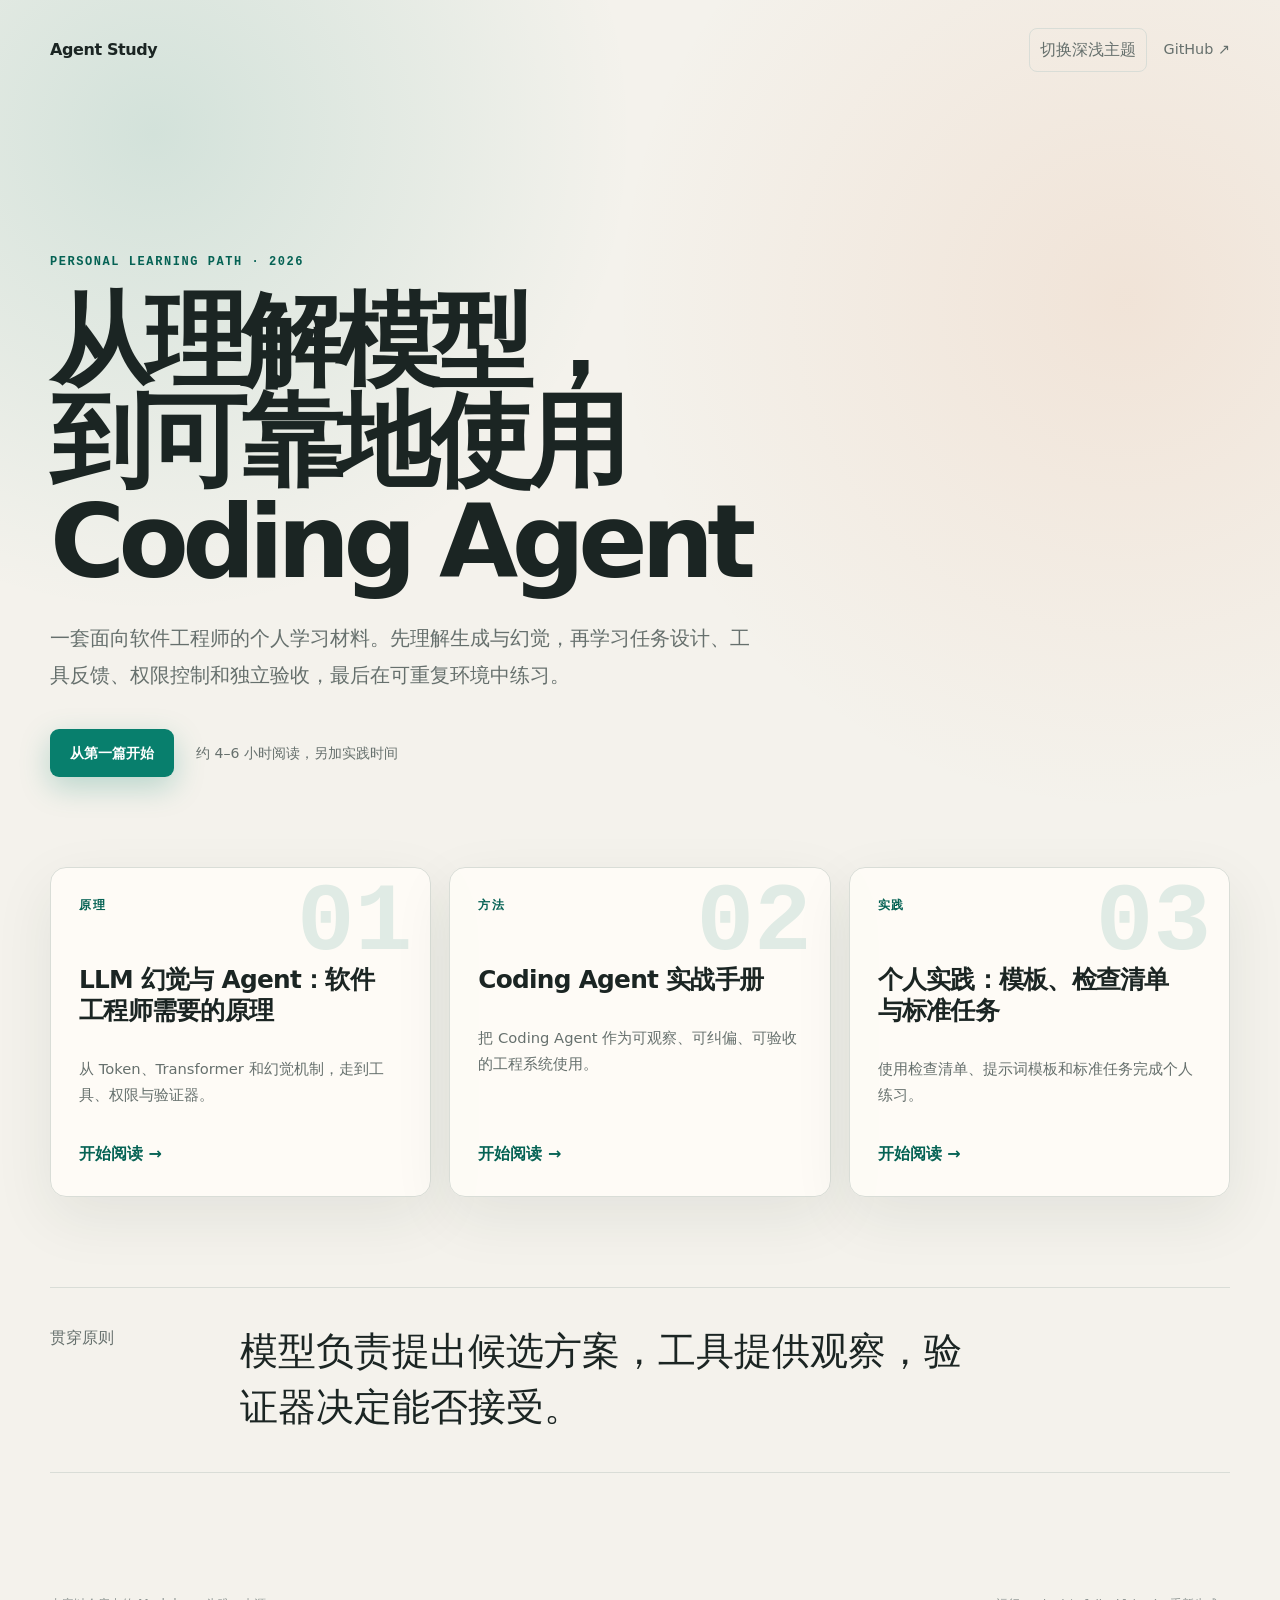
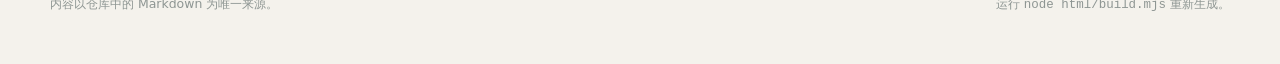
==== html/index.html @ 304ca3be "Restructure foundations and add HTML docs site" ====
<!doctype html>
<html lang="zh-CN">
<head>
  <meta charset="utf-8">
  <meta name="viewport" content="width=device-width, initial-scale=1">
  <meta name="description" content="从 LLM 原理到 Coding Agent 实践的个人学习手册。">
  <title>Agent Study · 个人学习手册</title>
  <link rel="stylesheet" href="assets/style.css?v=20260726-1">
  <script defer src="assets/app.js?v=20260726-1"></script>
</head>
<body class="home-page">
  <header class="home-header">
    <a class="brand compact" href="index.html">Agent Study</a>
    <div>
      <button class="theme-button theme-toggle" type="button">切换深浅主题</button>
      <a class="github-link" href="https://github.com/jjdak/agentStudy" target="_blank" rel="noreferrer">GitHub ↗</a>
    </div>
  </header>
  <main class="home-main">
    <section class="hero">
      <p class="hero-kicker">PERSONAL LEARNING PATH · 2026</p>
      <h1>从理解模型，<br>到可靠地使用 Coding Agent</h1>
      <p class="hero-lead">一套面向软件工程师的个人学习材料。先理解生成与幻觉，再学习任务设计、工具反馈、权限控制和独立验收，最后在可重复环境中练习。</p>
      <div class="hero-actions">
        <a class="primary-button" href="01_foundations.html">从第一篇开始</a>
        <span>约 4–6 小时阅读，另加实践时间</span>
      </div>
    </section>
    <section class="learning-path" aria-label="学习路径">
      <a class="home-card" href="01_foundations.html">
      <span class="card-index">01</span>
      <span class="card-eyebrow">原理</span>
      <h2>LLM 幻觉与 Agent：软件工程师需要的原理</h2>
      <p>从 Token、Transformer 和幻觉机制，走到工具、权限与验证器。</p>
      <span class="card-action">开始阅读 →</span>
    </a>
<a class="home-card" href="02_coding_agent_playbook.html">
      <span class="card-index">02</span>
      <span class="card-eyebrow">方法</span>
      <h2>Coding Agent 实战手册</h2>
      <p>把 Coding Agent 作为可观察、可纠偏、可验收的工程系统使用。</p>
      <span class="card-action">开始阅读 →</span>
    </a>
<a class="home-card" href="03_personal_practice.html">
      <span class="card-index">03</span>
      <span class="card-eyebrow">实践</span>
      <h2>个人实践：模板、检查清单与标准任务</h2>
      <p>使用检查清单、提示词模板和标准任务完成个人练习。</p>
      <span class="card-action">开始阅读 →</span>
    </a>
    </section>
    <section class="principle-strip">
      <p>贯穿原则</p>
      <strong>模型负责提出候选方案，工具提供观察，验证器决定能否接受。</strong>
    </section>
  </main>
  <footer class="home-footer">
    <span>内容以仓库中的 Markdown 为唯一来源。</span>
    <span>运行 <code>node html/build.mjs</code> 重新生成。</span>
  </footer>
</body>
</html>
---- html/assets/style.css ----
:root {
  color-scheme: light;
  --bg: #f4f2ec;
  --surface: #fffdf8;
  --surface-strong: #ffffff;
  --text: #1b2523;
  --muted: #66706d;
  --faint: #8e9693;
  --line: #d9ddd7;
  --line-strong: #bdc8c2;
  --accent: #087f6d;
  --accent-dark: #056254;
  --accent-soft: #dceee8;
  --warm: #d97941;
  --code-bg: #17211f;
  --code-text: #e8efec;
  --shadow: 0 20px 60px rgba(28, 45, 41, 0.08);
  --sidebar-width: 280px;
  --toc-width: 250px;
  --content-width: 800px;
  font-family:
    Inter, "SF Pro Text", "PingFang SC", "Noto Sans CJK SC", "Microsoft YaHei",
    system-ui, sans-serif;
}

:root[data-theme="dark"] {
  color-scheme: dark;
  --bg: #101715;
  --surface: #151e1b;
  --surface-strong: #1a2521;
  --text: #e9eeeb;
  --muted: #a7b2ad;
  --faint: #7e8b86;
  --line: #2b3934;
  --line-strong: #40534b;
  --accent: #54c5ad;
  --accent-dark: #82dbc8;
  --accent-soft: #203b34;
  --warm: #ef9b68;
  --code-bg: #0b100f;
  --code-text: #e8efec;
  --shadow: 0 20px 60px rgba(0, 0, 0, 0.22);
}

* {
  box-sizing: border-box;
}

html {
  scroll-behavior: smooth;
}

body {
  margin: 0;
  background: var(--bg);
  color: var(--text);
  line-height: 1.75;
  -webkit-font-smoothing: antialiased;
}

a {
  color: var(--accent-dark);
  text-decoration-thickness: 1px;
  text-underline-offset: 0.2em;
}

button,
a {
  -webkit-tap-highlight-color: transparent;
}

button {
  font: inherit;
}

.reading-progress {
  position: fixed;
  inset: 0 0 auto 0;
  z-index: 100;
  height: 3px;
  background: transparent;
}

.reading-progress span {
  display: block;
  width: 0;
  height: 100%;
  background: linear-gradient(90deg, var(--accent), var(--warm));
}

.site-layout {
  display: grid;
  grid-template-columns: var(--sidebar-width) minmax(0, 1fr) var(--toc-width);
  min-height: 100vh;
}

.sidebar {
  position: sticky;
  top: 0;
  display: flex;
  flex-direction: column;
  height: 100vh;
  padding: 30px 24px 24px;
  border-right: 1px solid var(--line);
  background: color-mix(in srgb, var(--surface) 86%, transparent);
  backdrop-filter: blur(16px);
}

.brand {
  display: flex;
  gap: 12px;
  align-items: center;
  color: var(--text);
  text-decoration: none;
}

.brand-mark {
  display: grid;
  width: 38px;
  height: 38px;
  place-items: center;
  border-radius: 10px;
  background: var(--accent);
  color: #fff;
  font-family: ui-monospace, monospace;
  font-weight: 800;
}

.brand strong,
.brand small {
  display: block;
}

.brand strong {
  letter-spacing: -0.02em;
}

.brand small {
  margin-top: 2px;
  color: var(--muted);
  font-size: 0.74rem;
}

.chapter-nav {
  display: grid;
  gap: 8px;
  margin-top: 42px;
}

.chapter-link {
  display: grid;
  grid-template-columns: 30px 1fr;
  gap: 8px;
  align-items: start;
  padding: 11px 12px;
  border-radius: 10px;
  color: var(--muted);
  font-size: 0.85rem;
  line-height: 1.45;
  text-decoration: none;
}

.chapter-link:hover {
  background: var(--accent-soft);
  color: var(--text);
}

.chapter-link.is-active {
  background: var(--accent-soft);
  color: var(--accent-dark);
  font-weight: 650;
}

.chapter-number {
  color: var(--faint);
  font-family: ui-monospace, "SFMono-Regular", monospace;
  font-size: 0.72rem;
}

.sidebar-footer {
  display: grid;
  gap: 10px;
  margin-top: auto;
  color: var(--muted);
  font-size: 0.78rem;
}

.sidebar-footer a {
  color: inherit;
  text-decoration: none;
}

.theme-button {
  width: fit-content;
  padding: 7px 10px;
  border: 1px solid var(--line);
  border-radius: 8px;
  background: transparent;
  color: var(--muted);
  cursor: pointer;
}

.theme-button:hover {
  border-color: var(--line-strong);
  color: var(--text);
}

.document-main {
  min-width: 0;
  padding: 64px clamp(28px, 5vw, 80px) 110px;
}

.document {
  max-width: var(--content-width);
  margin: 0 auto;
}

.document > h1:first-child {
  margin: 0 0 24px;
  font-size: clamp(2.25rem, 5vw, 4.1rem);
  line-height: 1.08;
  letter-spacing: -0.045em;
}

.document h2,
.document h3,
.document h4 {
  position: relative;
  scroll-margin-top: 28px;
  line-height: 1.3;
  letter-spacing: -0.02em;
}

.document h2 {
  margin: 4.2rem 0 1.2rem;
  padding-top: 1.5rem;
  border-top: 1px solid var(--line);
  font-size: clamp(1.55rem, 2.5vw, 2.05rem);
}

.document h3 {
  margin: 2.8rem 0 1rem;
  font-size: 1.3rem;
}

.document h4 {
  margin: 2rem 0 0.7rem;
  font-size: 1.06rem;
}

.heading-anchor {
  margin-left: 0.4em;
  color: var(--faint);
  font-weight: 400;
  opacity: 0;
  text-decoration: none;
}

.document h2:hover .heading-anchor,
.document h3:hover .heading-anchor,
.document h4:hover .heading-anchor {
  opacity: 1;
}

.document p {
  margin: 0.9rem 0;
}

.document strong {
  color: color-mix(in srgb, var(--text) 88%, var(--accent));
}

.document blockquote {
  margin: 1.5rem 0 2.5rem;
  padding: 18px 22px;
  border: 1px solid color-mix(in srgb, var(--accent) 25%, var(--line));
  border-left: 4px solid var(--accent);
  border-radius: 0 12px 12px 0;
  background: var(--accent-soft);
  color: var(--text);
}

.document blockquote p {
  margin: 0;
}

.document ul,
.document ol {
  padding-left: 1.5rem;
}

.document li {
  margin: 0.45rem 0;
  padding-left: 0.25rem;
}

.task-item {
  list-style: none;
  margin-left: -1.5rem !important;
}

.task-item input {
  width: 1.05rem;
  height: 1.05rem;
  margin-right: 0.45rem;
  accent-color: var(--accent);
  vertical-align: -0.12rem;
}

.document code {
  padding: 0.15em 0.38em;
  border: 1px solid var(--line);
  border-radius: 5px;
  background: color-mix(in srgb, var(--surface-strong) 68%, var(--accent-soft));
  font-family: "SFMono-Regular", Consolas, "Liberation Mono", monospace;
  font-size: 0.88em;
}

.code-block {
  position: relative;
  margin: 1.5rem 0;
}

.code-block pre {
  overflow-x: auto;
  margin: 0;
  padding: 20px 22px;
  border: 1px solid color-mix(in srgb, var(--line) 60%, transparent);
  border-radius: 12px;
  background: var(--code-bg);
  box-shadow: var(--shadow);
  color: var(--code-text);
  line-height: 1.55;
}

.code-block pre code {
  padding: 0;
  border: 0;
  background: transparent;
  color: inherit;
  font-size: 0.84rem;
}

.copy-code {
  position: absolute;
  z-index: 1;
  top: 10px;
  right: 10px;
  padding: 4px 9px;
  border: 1px solid rgba(255, 255, 255, 0.2);
  border-radius: 6px;
  background: rgba(255, 255, 255, 0.08);
  color: #bfcac6;
  cursor: pointer;
  font-size: 0.72rem;
}

.math-block {
  overflow-x: auto;
  margin: 1.5rem 0;
  padding: 16px;
  border: 1px solid var(--line);
  border-radius: 12px;
  background: var(--surface-strong);
  text-align: center;
}

.mermaid {
  overflow-x: auto;
  margin: 1.7rem 0;
  padding: 20px;
  border: 1px solid var(--line);
  border-radius: 14px;
  background: var(--surface-strong);
  box-shadow: var(--shadow);
  text-align: center;
}

.document img {
  display: block;
  max-width: 100%;
  height: auto;
  margin: 1.8rem auto 0.8rem;
  border: 1px solid var(--line);
  border-radius: 14px;
  background: #fff;
  box-shadow: var(--shadow);
}

.image-link {
  display: block;
  text-decoration: none;
}

.document p > em:first-child:last-child {
  display: block;
  color: var(--muted);
  font-size: 0.86rem;
  line-height: 1.6;
}

.table-wrap {
  overflow-x: auto;
  margin: 1.6rem 0;
  border: 1px solid var(--line);
  border-radius: 12px;
}

table {
  width: 100%;
  border-collapse: collapse;
  background: var(--surface-strong);
  font-size: 0.88rem;
}

th,
td {
  padding: 11px 13px;
  border-bottom: 1px solid var(--line);
  text-align: left;
  vertical-align: top;
}

th {
  background: var(--accent-soft);
  color: var(--text);
  font-weight: 680;
}

tr:last-child td {
  border-bottom: 0;
}

.page-toc {
  position: sticky;
  top: 0;
  align-self: start;
  max-height: 100vh;
  overflow-y: auto;
  padding: 66px 26px 30px 0;
  font-size: 0.76rem;
}

.toc-title {
  margin-bottom: 12px;
  color: var(--text);
  font-weight: 700;
}

.toc-link {
  display: block;
  margin: 0 0 9px;
  border-left: 2px solid var(--line);
  color: var(--muted);
  line-height: 1.45;
  text-decoration: none;
}

.toc-link:hover,
.toc-link.is-current {
  border-color: var(--accent);
  color: var(--accent-dark);
}

.toc-level-2 {
  padding-left: 10px;
}

.toc-level-3 {
  padding-left: 22px;
}

.back-to-top {
  display: inline-block;
  margin-top: 14px;
  color: var(--faint);
  text-decoration: none;
}

.page-switcher {
  display: grid;
  grid-template-columns: 1fr 1fr;
  gap: 16px;
  margin-top: 5rem;
  padding-top: 2rem;
  border-top: 1px solid var(--line);
}

.page-switcher a {
  display: flex;
  flex-direction: column;
  min-height: 100px;
  justify-content: center;
  padding: 18px;
  border: 1px solid var(--line);
  border-radius: 12px;
  background: var(--surface);
  color: var(--text);
  text-decoration: none;
}

.page-switcher a:hover {
  border-color: var(--accent);
  transform: translateY(-1px);
}

.page-switcher .next {
  text-align: right;
}

.page-switcher span {
  color: var(--faint);
  font-size: 0.72rem;
}

.mobile-header {
  display: none;
}

.home-page {
  min-height: 100vh;
  background:
    radial-gradient(circle at 12% 8%, color-mix(in srgb, var(--accent) 14%, transparent), transparent 30rem),
    radial-gradient(circle at 88% 18%, color-mix(in srgb, var(--warm) 12%, transparent), transparent 32rem),
    var(--bg);
}

.home-header,
.home-main,
.home-footer {
  width: min(1180px, calc(100% - 48px));
  margin-inline: auto;
}

.home-header {
  display: flex;
  justify-content: space-between;
  align-items: center;
  padding: 28px 0;
}

.home-header > div {
  display: flex;
  gap: 16px;
  align-items: center;
}

.brand.compact {
  font-weight: 750;
  letter-spacing: -0.025em;
}

.github-link {
  color: var(--muted);
  font-size: 0.9rem;
  text-decoration: none;
}

.hero {
  max-width: 920px;
  padding: clamp(70px, 11vw, 140px) 0 90px;
}

.hero-kicker,
.card-eyebrow {
  color: var(--accent-dark);
  font-family: ui-monospace, "SFMono-Regular", monospace;
  font-size: 0.75rem;
  font-weight: 750;
  letter-spacing: 0.13em;
}

.hero h1 {
  max-width: 870px;
  margin: 18px 0 28px;
  font-size: clamp(3rem, 8vw, 6.5rem);
  line-height: 0.98;
  letter-spacing: -0.065em;
}

.hero-lead {
  max-width: 710px;
  color: var(--muted);
  font-size: clamp(1.05rem, 2vw, 1.27rem);
  line-height: 1.8;
}

.hero-actions {
  display: flex;
  gap: 22px;
  align-items: center;
  margin-top: 36px;
  color: var(--muted);
  font-size: 0.88rem;
}

.primary-button {
  display: inline-flex;
  min-height: 48px;
  align-items: center;
  padding: 0 20px;
  border-radius: 9px;
  background: var(--accent);
  box-shadow: 0 10px 30px color-mix(in srgb, var(--accent) 25%, transparent);
  color: #fff;
  font-weight: 700;
  text-decoration: none;
}

.primary-button:hover {
  background: var(--accent-dark);
}

.learning-path {
  display: grid;
  grid-template-columns: repeat(3, 1fr);
  gap: 18px;
}

.home-card {
  position: relative;
  display: flex;
  min-height: 330px;
  flex-direction: column;
  padding: 28px;
  overflow: hidden;
  border: 1px solid var(--line);
  border-radius: 16px;
  background: color-mix(in srgb, var(--surface) 88%, transparent);
  box-shadow: var(--shadow);
  color: var(--text);
  text-decoration: none;
  transition:
    transform 150ms ease,
    border-color 150ms ease;
}

.home-card:hover {
  border-color: var(--accent);
  transform: translateY(-4px);
}

.card-index {
  position: absolute;
  top: 8px;
  right: 18px;
  color: color-mix(in srgb, var(--accent) 12%, transparent);
  font-family: ui-monospace, monospace;
  font-size: 6rem;
  font-weight: 800;
  line-height: 1;
}

.home-card h2 {
  position: relative;
  max-width: 300px;
  margin: 48px 0 14px;
  font-size: 1.55rem;
  line-height: 1.25;
  letter-spacing: -0.03em;
}

.home-card p {
  position: relative;
  color: var(--muted);
  font-size: 0.92rem;
}

.card-action {
  margin-top: auto;
  color: var(--accent-dark);
  font-weight: 700;
}

.principle-strip {
  display: grid;
  grid-template-columns: 160px 1fr;
  gap: 30px;
  margin: 90px 0;
  padding: 36px 0;
  border-top: 1px solid var(--line);
  border-bottom: 1px solid var(--line);
}

.principle-strip p {
  margin: 0;
  color: var(--muted);
}

.principle-strip strong {
  max-width: 750px;
  font-family: Georgia, "Noto Serif CJK SC", serif;
  font-size: clamp(1.45rem, 3vw, 2.4rem);
  font-weight: 500;
  line-height: 1.45;
}

.home-footer {
  display: flex;
  justify-content: space-between;
  padding: 30px 0 50px;
  color: var(--faint);
  font-size: 0.78rem;
}

.home-footer code {
  font-family: ui-monospace, monospace;
}

.icon-button {
  display: grid;
  width: 38px;
  height: 38px;
  place-items: center;
  border: 1px solid var(--line);
  border-radius: 8px;
  background: var(--surface);
  color: var(--text);
  cursor: pointer;
}

@media (max-width: 1180px) {
  .site-layout {
    grid-template-columns: var(--sidebar-width) minmax(0, 1fr);
  }

  .page-toc {
    display: none;
  }
}

@media (max-width: 780px) {
  .site-layout {
    display: block;
  }

  .mobile-header {
    position: sticky;
    z-index: 50;
    top: 0;
    display: flex;
    min-height: 58px;
    justify-content: space-between;
    align-items: center;
    padding: 9px 16px;
    border-bottom: 1px solid var(--line);
    background: color-mix(in srgb, var(--surface) 90%, transparent);
    backdrop-filter: blur(14px);
  }

  .mobile-actions {
    display: flex;
    gap: 8px;
  }

  .sidebar {
    position: fixed;
    z-index: 40;
    inset: 58px 0 0 0;
    width: 100%;
    height: auto;
    padding: 28px 20px;
    border-right: 0;
    transform: translateX(-105%);
    transition: transform 180ms ease;
  }

  body.nav-open {
    overflow: hidden;
  }

  body.nav-open .sidebar {
    transform: translateX(0);
  }

  .sidebar > .brand {
    display: none;
  }

  .chapter-nav {
    margin-top: 0;
  }

  .document-main {
    padding: 48px 20px 80px;
  }

  .document > h1:first-child {
    font-size: 2.25rem;
  }

  .document h2 {
    margin-top: 3.2rem;
  }

  .page-switcher {
    grid-template-columns: 1fr;
  }

  .learning-path {
    grid-template-columns: 1fr;
  }

  .home-card {
    min-height: 280px;
  }

  .hero {
    padding-top: 70px;
  }

  .hero h1 {
    font-size: clamp(2.75rem, 15vw, 5rem);
  }

  .hero-actions,
  .home-footer {
    align-items: flex-start;
    flex-direction: column;
  }

  .principle-strip {
    grid-template-columns: 1fr;
  }
}

@media print {
  .sidebar,
  .page-toc,
  .mobile-header,
  .reading-progress,
  .copy-code,
  .page-switcher {
    display: none !important;
  }

  .site-layout {
    display: block;
  }

  .document-main {
    padding: 0;
  }

  .document {
    max-width: none;
  }

  .document a {
    color: inherit;
  }
}
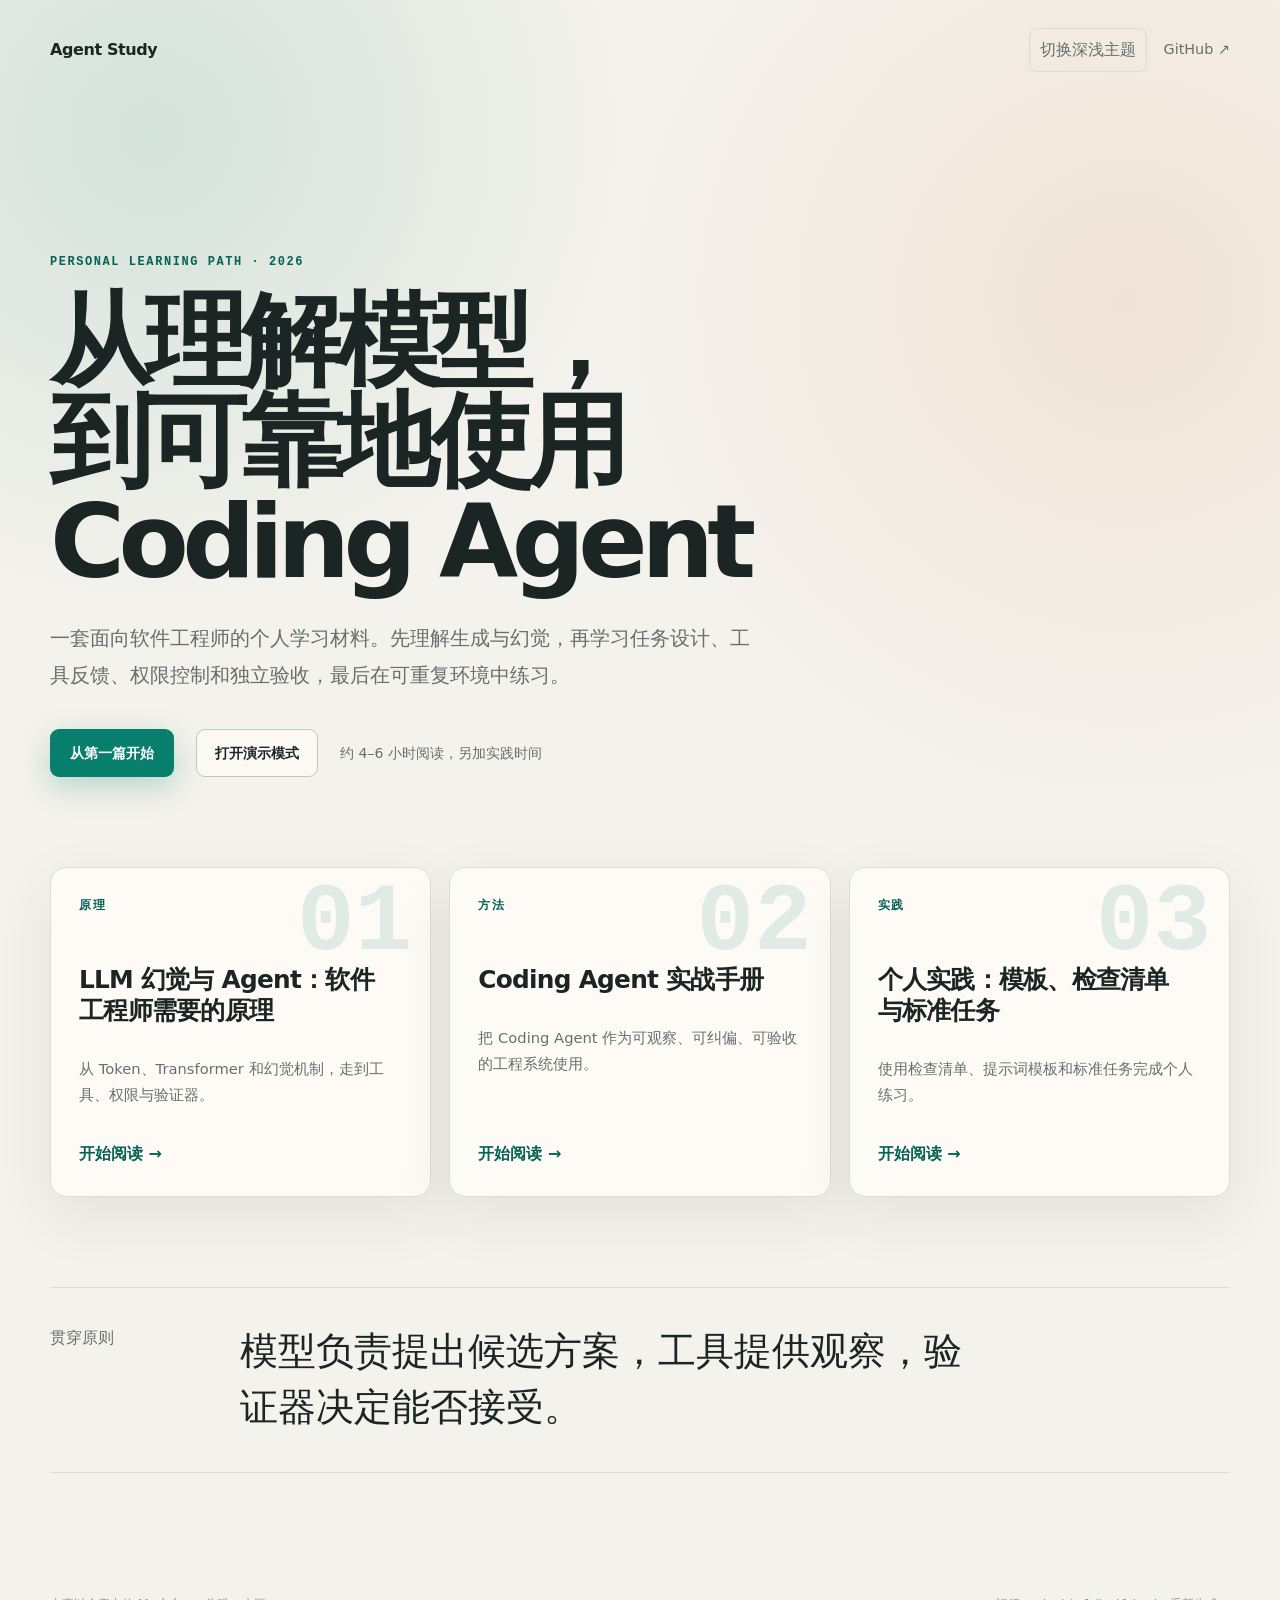
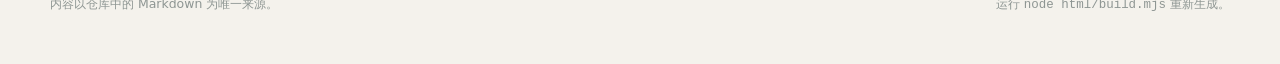
==== commit 7eb53c61: "Add presentation mode for foundations guide" ====
--- a/html/index.html
+++ b/html/index.html
@@ -5,8 +5,8 @@
   <meta name="viewport" content="width=device-width, initial-scale=1">
   <meta name="description" content="从 LLM 原理到 Coding Agent 实践的个人学习手册。">
   <title>Agent Study · 个人学习手册</title>
-  <link rel="stylesheet" href="assets/style.css?v=20260726-1">
-  <script defer src="assets/app.js?v=20260726-1"></script>
+  <link rel="stylesheet" href="assets/style.css?v=20260726-7">
+  <script defer src="assets/app.js?v=20260726-7"></script>
 </head>
 <body class="home-page">
   <header class="home-header">
@@ -23,6 +23,7 @@
       <p class="hero-lead">一套面向软件工程师的个人学习材料。先理解生成与幻觉，再学习任务设计、工具反馈、权限控制和独立验收，最后在可重复环境中练习。</p>
       <div class="hero-actions">
         <a class="primary-button" href="01_foundations.html">从第一篇开始</a>
+        <a class="secondary-button" href="01_foundations_slides.html">打开演示模式</a>
         <span>约 4–6 小时阅读，另加实践时间</span>
       </div>
     </section>
--- a/html/assets/style.css
+++ b/html/assets/style.css
@@ -190,6 +190,16 @@
   text-decoration: none;
 }
 
+.sidebar-footer .presentation-entry {
+  width: 100%;
+  padding: 9px 11px;
+  border: 1px solid color-mix(in srgb, var(--accent) 40%, var(--line));
+  border-radius: 8px;
+  background: var(--accent-soft);
+  color: var(--accent-dark);
+  font-weight: 700;
+}
+
 .theme-button {
   width: fit-content;
   padding: 7px 10px;
@@ -611,6 +621,24 @@
   background: var(--accent-dark);
 }
 
+.secondary-button {
+  display: inline-flex;
+  min-height: 48px;
+  align-items: center;
+  padding: 0 18px;
+  border: 1px solid var(--line-strong);
+  border-radius: 9px;
+  background: color-mix(in srgb, var(--surface) 72%, transparent);
+  color: var(--text);
+  font-weight: 700;
+  text-decoration: none;
+}
+
+.secondary-button:hover {
+  border-color: var(--accent);
+  color: var(--accent-dark);
+}
+
 .learning-path {
   display: grid;
   grid-template-columns: repeat(3, 1fr);
